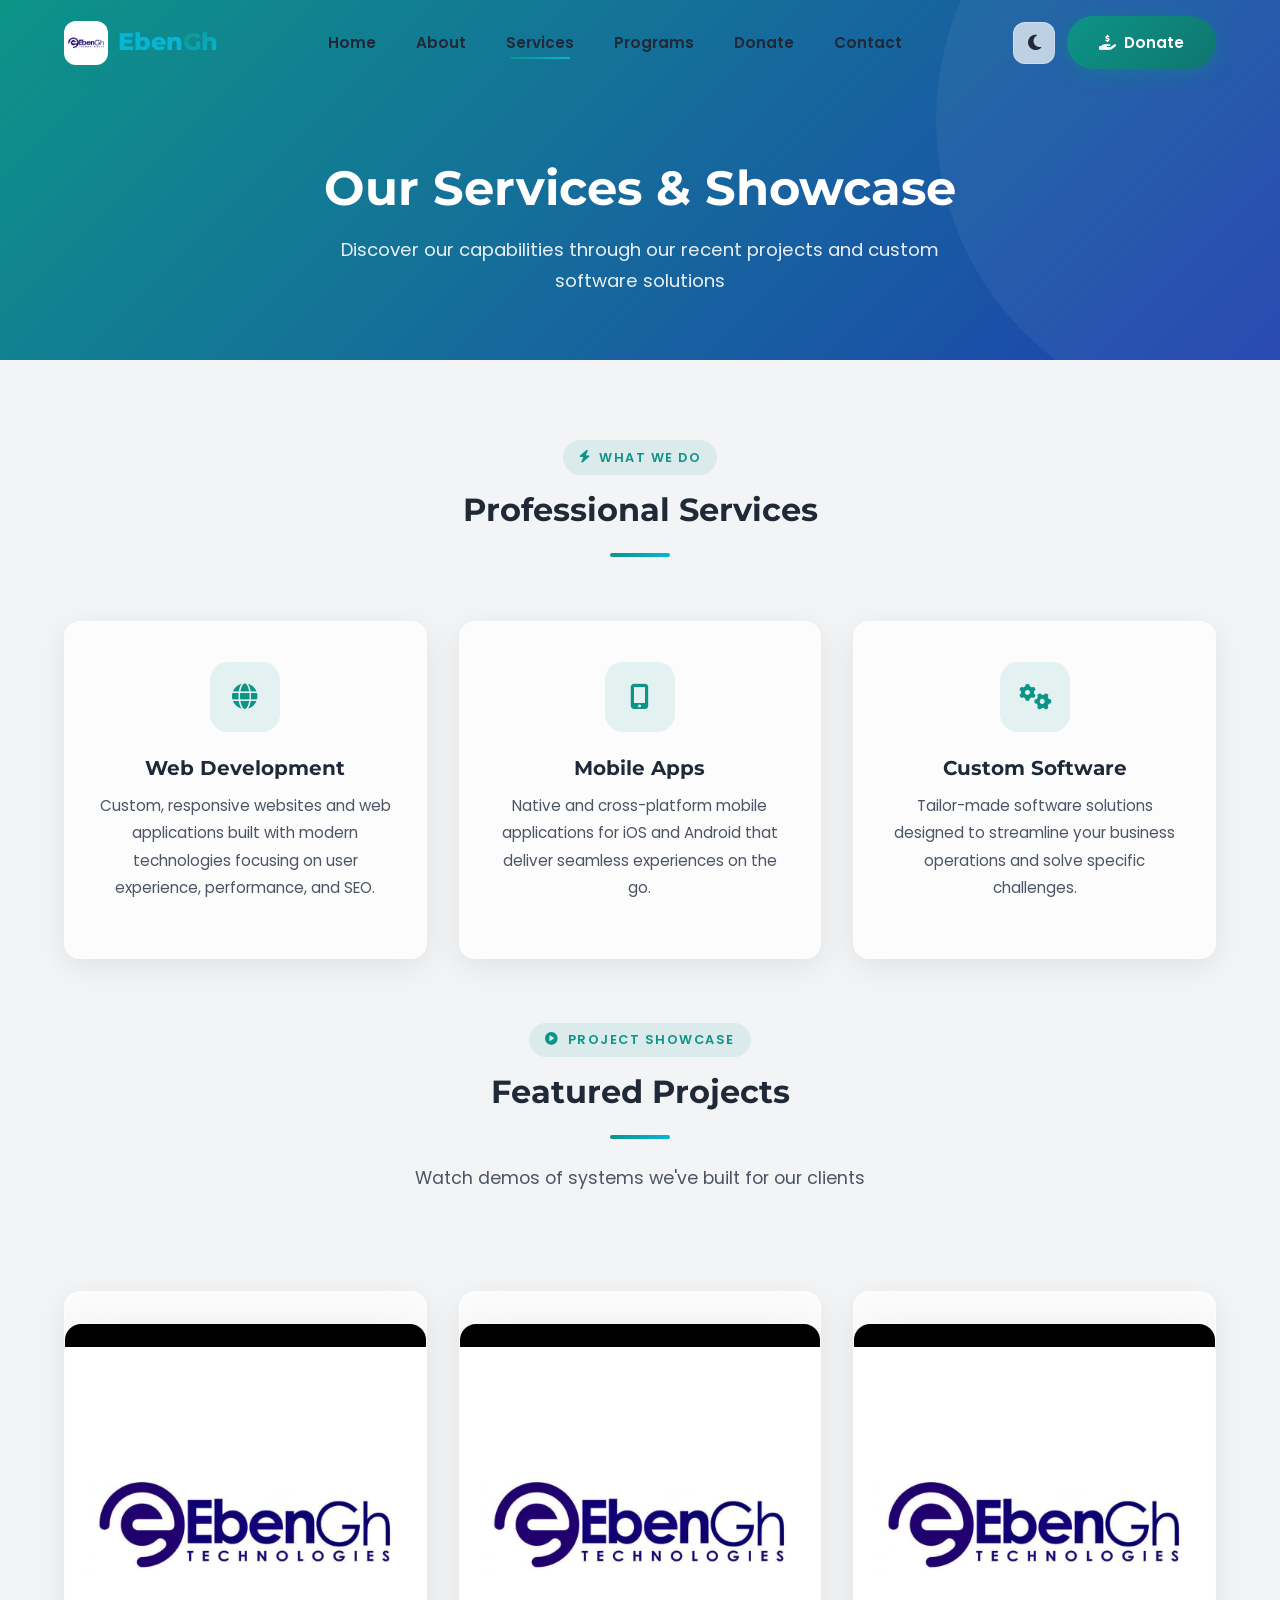
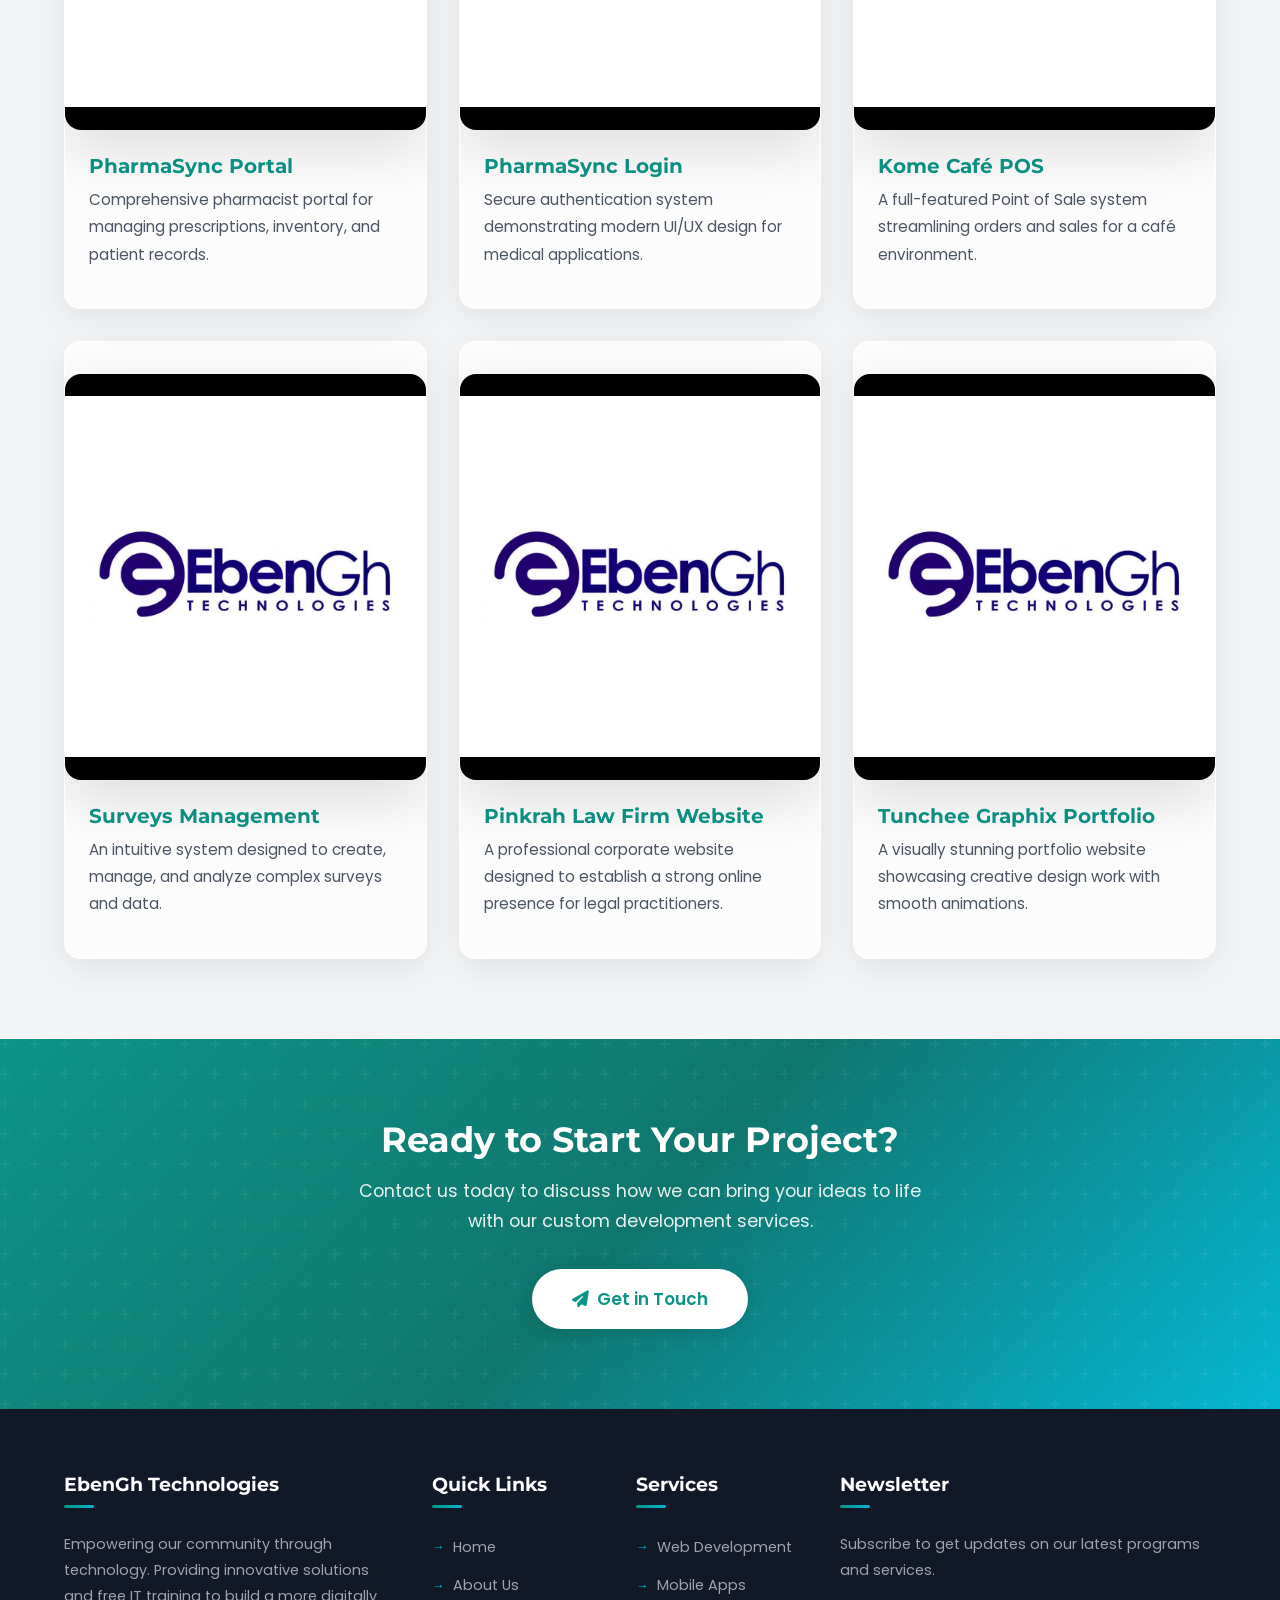
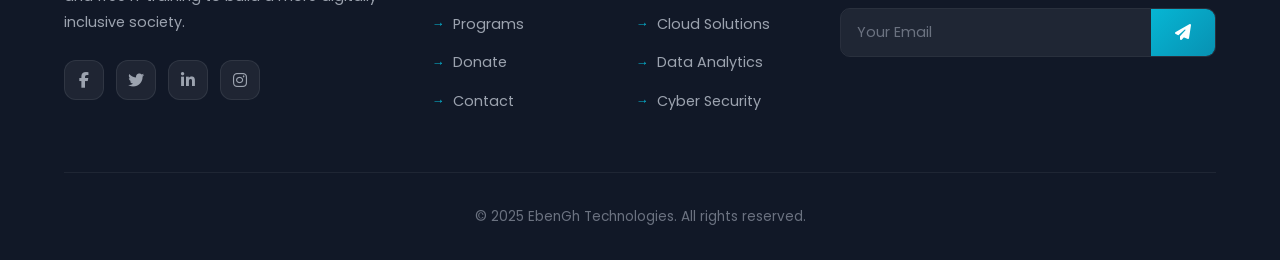
==== services.html @ c537a067 "Modernized UI, dual-layer hero, video fixes" ====
<!DOCTYPE html>
<html lang="en">

<head>
    <meta charset="UTF-8">
    <meta name="viewport" content="width=device-width, initial-scale=1.0">
    <title>Services & Showcases | EbenGh Technologies</title>
    <meta name="description"
        content="Explore EbenGh Technologies' services and project showcases including web development, mobile apps, and custom software solutions.">
    <link rel="stylesheet" href="https://cdnjs.cloudflare.com/ajax/libs/font-awesome/6.4.0/css/all.min.css">
    <link
        href="https://fonts.googleapis.com/css2?family=Montserrat:wght@400;500;600;700;800;900&family=Poppins:wght@300;400;500;600;700&display=swap"
        rel="stylesheet">
    <link rel="stylesheet" href="style.css">
    <style>
        .video-grid {
            display: grid;
            grid-template-columns: repeat(auto-fit, minmax(320px, 1fr));
            gap: 2rem;
            margin-top: 3rem;
        }

        .video-card {
            background: var(--card-bg);
            border: 1px solid var(--glass-border);
            border-radius: var(--radius);
            overflow: hidden;
            box-shadow: var(--shadow);
            transition: var(--transition);
        }

        .video-card:hover {
            transform: translateY(-5px);
            box-shadow: var(--shadow-lg);
        }

        .video-card .video-wrapper {
            aspect-ratio: 16/9;
            width: 100%;
            background: #000;
        }

        .video-card video {
            width: 100%;
            height: 100%;
            object-fit: contain;
        }

        .video-card-content {
            padding: 1.5rem;
        }

        .video-card h3 {
            color: var(--primary);
            margin-bottom: 0.5rem;
            font-size: 1.25rem;
        }

        .video-card p {
            color: var(--text-light);
            font-size: 0.95rem;
        }
    </style>
</head>

<body>

    <!-- Header & Navigation -->
    <header id="header">
        <div class="container">
            <nav>
                <a href="index.html" class="logo">
                    <div class="logo-icon"><img src="Images/logo.jpeg" alt="EbenGh Logo"></div>
                    <span class="logo-text">Eben<span class="logo-accent">Gh</span></span>
                </a>
                <ul class="nav-links" id="navLinks">
                    <li><a href="index.html">Home</a></li>
                    <li><a href="about.html">About</a></li>
                    <li><a href="services.html" class="active">Services</a></li>
                    <li><a href="programs.html">Programs</a></li>
                    <li><a href="donate.html">Donate</a></li>
                    <li><a href="contact.html">Contact</a></li>
                </ul>
                <div class="nav-actions">
                    <button class="theme-toggle" id="themeToggle" aria-label="Toggle theme">
                        <i class="fas fa-moon"></i>
                    </button>
                    <a href="donate.html" class="btn btn-primary nav-cta">
                        <i class="fas fa-hand-holding-dollar"></i> Donate
                    </a>
                    <div class="menu-toggle" id="menuToggle">
                        <i class="fas fa-bars"></i>
                    </div>
                </div>
            </nav>
        </div>
    </header>
    <div class="nav-overlay" id="navOverlay"></div>

    <!-- Page Header -->
    <section class="page-header">
        <div class="container">
            <h1>Our Services & Showcase</h1>
            <p>Discover our capabilities through our recent projects and custom software solutions</p>
        </div>
    </section>

    <!-- Services Overview -->
    <section class="page-section">
        <div class="container">
            <div class="section-title">
                <div class="section-badge"><i class="fas fa-bolt"></i> What We Do</div>
                <h2>Professional Services</h2>
                <div class="underline"></div>
            </div>
            <div class="services-grid" style="margin-bottom: 4rem;">
                <div class="service-card animate-on-scroll">
                    <div class="service-icon"><i class="fas fa-globe"></i></div>
                    <h3>Web Development</h3>
                    <p>Custom, responsive websites and web applications built with modern technologies focusing on user
                        experience, performance, and SEO.</p>
                </div>
                <div class="service-card animate-on-scroll">
                    <div class="service-icon"><i class="fas fa-mobile-alt"></i></div>
                    <h3>Mobile Apps</h3>
                    <p>Native and cross-platform mobile applications for iOS and Android that deliver seamless
                        experiences on the go.</p>
                </div>
                <div class="service-card animate-on-scroll">
                    <div class="service-icon"><i class="fas fa-cogs"></i></div>
                    <h3>Custom Software</h3>
                    <p>Tailor-made software solutions designed to streamline your business operations and solve specific
                        challenges.
                    </p>
                </div>
            </div>

            <!-- Video Showcases -->
            <div class="section-title">
                <div class="section-badge"><i class="fas fa-play-circle"></i> Project Showcase</div>
                <h2>Featured Projects</h2>
                <div class="underline"></div>
                <p>Watch demos of systems we've built for our clients</p>
            </div>

            <div class="video-grid">
                <!-- PharmaSync Portal -->
                <div class="video-card animate-on-scroll">
                    <div class="video-wrapper">
                        <video autoplay loop muted playsinline preload="metadata" poster="Images/logo.jpeg">
                            <source
                                src="https://drive.google.com/uc?export=download&id=1FwYQYpXSfGVoK0iGbqYUlKFtH4WaIaVc"
                                type="video/mp4">
                            Your browser does not support the video tag.
                        </video>
                    </div>
                    <div class="video-card-content">
                        <h3>PharmaSync Portal</h3>
                        <p>Comprehensive pharmacist portal for managing prescriptions, inventory, and patient records.
                        </p>
                    </div>
                </div>

                <!-- PharmaSync Login -->
                <div class="video-card animate-on-scroll">
                    <div class="video-wrapper">
                        <video autoplay loop muted playsinline preload="metadata" poster="Images/logo.jpeg">
                            <source
                                src="https://drive.google.com/uc?export=download&id=1HbdGSNqZmK6wOA_cDct3dcG2rjS5XUQE"
                                type="video/mp4">
                            Your browser does not support the video tag.
                        </video>
                    </div>
                    <div class="video-card-content">
                        <h3>PharmaSync Login</h3>
                        <p>Secure authentication system demonstrating modern UI/UX design for medical applications.</p>
                    </div>
                </div>

                <!-- Kome Cafe POS -->
                <div class="video-card animate-on-scroll">
                    <div class="video-wrapper">
                        <video autoplay loop muted playsinline preload="metadata" poster="Images/logo.jpeg">
                            <source
                                src="https://drive.google.com/uc?export=download&id=18tUmDXPwrnBvRqotuh52Nv1QxgKpjSbT"
                                type="video/mp4">
                            Your browser does not support the video tag.
                        </video>
                    </div>
                    <div class="video-card-content">
                        <h3>Kome Café POS</h3>
                        <p>A full-featured Point of Sale system streamlining orders and sales for a café environment.
                        </p>
                    </div>
                </div>

                <!-- Surveys Management -->
                <div class="video-card animate-on-scroll">
                    <div class="video-wrapper">
                        <video autoplay loop muted playsinline preload="metadata" poster="Images/logo.jpeg">
                            <source
                                src="https://drive.google.com/uc?export=download&id=1k-40z0jSyrsh3vOXsQNE_Lg77_qGG5Vg"
                                type="video/mp4">
                            Your browser does not support the video tag.
                        </video>
                    </div>
                    <div class="video-card-content">
                        <h3>Surveys Management</h3>
                        <p>An intuitive system designed to create, manage, and analyze complex surveys and data.</p>
                    </div>
                </div>

                <!-- Pinkrah Law Firm -->
                <div class="video-card animate-on-scroll">
                    <div class="video-wrapper">
                        <video autoplay loop muted playsinline preload="metadata" poster="Images/logo.jpeg">
                            <source
                                src="https://drive.google.com/uc?export=download&id=13jlIlmigZf8gj9IA_GGEUE0pGl-Y4MBj"
                                type="video/mp4">
                            Your browser does not support the video tag.
                        </video>
                    </div>
                    <div class="video-card-content">
                        <h3>Pinkrah Law Firm Website</h3>
                        <p>A professional corporate website designed to establish a strong online presence for legal
                            practitioners.
                        </p>
                    </div>
                </div>

                <!-- Tunchee Graphix -->
                <div class="video-card animate-on-scroll">
                    <div class="video-wrapper">
                        <video autoplay loop muted playsinline preload="metadata" poster="Images/logo.jpeg">
                            <source
                                src="https://drive.google.com/uc?export=download&id=1TZ9wTi0IBXYzGkids1tPSSpIG_D9hxRc"
                                type="video/mp4">
                            Your browser does not support the video tag.
                        </video>
                    </div>
                    <div class="video-card-content">
                        <h3>Tunchee Graphix Portfolio</h3>
                        <p>A visually stunning portfolio website showcasing creative design work with smooth animations.
                        </p>
                    </div>
                </div>

            </div>
        </div>
    </section>

    <!-- CTA -->
    <section class="impact">
        <div class="container" style="text-align:center;position:relative;z-index:2;">
            <h2 style="color:white;font-size:2.2rem;margin-bottom:1rem;">Ready to Start Your Project?</h2>
            <p style="color:rgba(255,255,255,0.9);max-width:600px;margin:0 auto 2rem;font-size:1.1rem;">Contact us today
                to discuss how we can bring your ideas to life with our custom development services.</p>
            <a href="contact.html" class="btn btn-white btn-lg"><i class="fas fa-paper-plane"></i> Get in Touch</a>
        </div>
    </section>

    <!-- Footer -->
    <footer>
        <div class="container">
            <div class="footer-content">
                <div class="footer-column">
                    <h3>EbenGh Technologies</h3>
                    <p>Empowering our community through technology. Providing innovative solutions and free IT training
                        to build a more digitally inclusive society.</p>
                    <div class="social-links">
                        <a href="#" aria-label="Facebook"><i class="fab fa-facebook-f"></i></a>
                        <a href="#" aria-label="Twitter"><i class="fab fa-twitter"></i></a>
                        <a href="#" aria-label="LinkedIn"><i class="fab fa-linkedin-in"></i></a>
                        <a href="#" aria-label="Instagram"><i class="fab fa-instagram"></i></a>
                    </div>
                </div>
                <div class="footer-column">
                    <h3>Quick Links</h3>
                    <ul class="footer-links">
                        <li><a href="index.html">Home</a></li>
                        <li><a href="about.html">About Us</a></li>
                        <li><a href="programs.html">Programs</a></li>
                        <li><a href="donate.html">Donate</a></li>
                        <li><a href="contact.html">Contact</a></li>
                    </ul>
                </div>
                <div class="footer-column">
                    <h3>Services</h3>
                    <ul class="footer-links">
                        <li><a href="services.html">Web Development</a></li>
                        <li><a href="services.html">Mobile Apps</a></li>
                        <li><a href="services.html">Cloud Solutions</a></li>
                        <li><a href="services.html">Data Analytics</a></li>
                        <li><a href="services.html">Cyber Security</a></li>
                    </ul>
                </div>
                <div class="footer-column">
                    <h3>Newsletter</h3>
                    <p>Subscribe to get updates on our latest programs and services.</p>
                    <form class="footer-newsletter" id="newsletterForm">
                        <input type="email" placeholder="Your Email" required>
                        <button type="submit"><i class="fas fa-paper-plane"></i></button>
                    </form>
                </div>
            </div>
            <div class="copyright">
                <p>&copy; 2025 EbenGh Technologies. All rights reserved.</p>
            </div>
        </div>
    </footer>

    <a href="#" class="back-to-top" id="backToTop"><i class="fas fa-arrow-up"></i></a>
    <script src="script.js"></script>
    <script>
        // Force autoplay on all showcase videos and handle errors
        document.addEventListener('DOMContentLoaded', () => {
            const showcaseVideos = document.querySelectorAll('.video-card-content').forEach(card => {
                // Ensure card exists and we traverse to previous sibling (wrapper) then video
                let contentSib = card.previousElementSibling;
                if (contentSib && contentSib.querySelector('video')) {
                    const vid = contentSib.querySelector('video');
                    if (vid) {
                        vid.playbackRate = 1.5; // Speed up video
                        let playPromise = vid.play();

                        // In browsers that don't yet support this promise, or if it fails
                        if (playPromise !== undefined) {
                            playPromise.catch(error => {
                                // Auto-play was prevented.
                                console.log("Autoplay prevented on a video, ensuring controls are visible. Error:", error);
                                vid.controls = true; // Make sure controls are visible if not already
                            });
                        }
                    }
                }
            });

            // Alternative direct query to ensure all videos inside video-wrapper try to play
            document.querySelectorAll('.video-wrapper video').forEach(vid => {
                vid.playbackRate = 1.5; // Speed up video
                let playPromise = vid.play();
                if (playPromise !== undefined) {
                    playPromise.catch(error => console.log("Direct play attempt blocked:", error));
                }
            });
        });
    </script>
</body>

</html>
---- style.css ----
/* ============================================
   EbenGh Technologies — Modern Redesign
   ============================================ */


/* --- CSS Custom Properties --- */

:root {
    --primary: #0d9488;
    --primary-rgb: 13, 148, 136;
    --secondary: #0f766e;
    --accent: #06b6d4;
    --accent-dark: #0891b2;
    --accent-rgb: 6, 182, 212;
    --dark: #1f2937;
    --darker: #111827;
    --light: #f3f4f6;
    --lighter: #f9fafb;
    --text: #1f2937;
    --text-light: #4b5563;
    --card-bg: rgba(255, 255, 255, 0.7);
    --glass-bg: rgba(255, 255, 255, 0.65);
    --glass-border: rgba(255, 255, 255, 0.3);
    --shadow: 0 8px 32px rgba(0, 0, 0, 0.08);
    --shadow-lg: 0 20px 60px rgba(0, 0, 0, 0.12);
    --transition: all 0.35s cubic-bezier(0.4, 0, 0.2, 1);
    --radius: 16px;
    --radius-sm: 10px;
}

[data-theme="dark"] {
    --primary: #2dd4bf;
    --primary-rgb: 45, 212, 191;
    --secondary: #5eead4;
    --accent: #22d3ee;
    --accent-dark: #06b6d4;
    --dark: #f3f4f6;
    --darker: #f9fafb;
    --light: #1f2937;
    --lighter: #111827;
    --text: #f9fafb;
    --text-light: #d1d5db;
    --card-bg: rgba(31, 41, 55, 0.7);
    --glass-bg: rgba(17, 24, 39, 0.75);
    --glass-border: rgba(255, 255, 255, 0.08);
    --shadow: 0 8px 32px rgba(0, 0, 0, 0.3);
    --shadow-lg: 0 20px 60px rgba(0, 0, 0, 0.4);
}


/* --- Reset & Base --- */

*,
*::before,
*::after {
    margin: 0;
    padding: 0;
    box-sizing: border-box;
}

html {
    scroll-behavior: smooth;
}

body {
    font-family: 'Poppins', sans-serif;
    color: var(--text);
    line-height: 1.7;
    overflow-x: hidden;
    background-color: var(--lighter);
    transition: background-color 0.4s ease, color 0.4s ease;
}

h1,
h2,
h3,
h4,
h5,
h6 {
    font-family: 'Montserrat', sans-serif;
    font-weight: 700;
    line-height: 1.2;
    color: var(--text);
}

a {
    text-decoration: none;
    color: inherit;
}

img {
    max-width: 100%;
    display: block;
}

.container {
    width: 90%;
    max-width: 1200px;
    margin: 0 auto;
}


/* --- Utility --- */

.section-badge {
    display: inline-flex;
    align-items: center;
    gap: 0.5rem;
    padding: 0.4rem 1rem;
    border-radius: 50px;
    font-size: 0.8rem;
    font-weight: 600;
    text-transform: uppercase;
    letter-spacing: 1.5px;
    background: rgba(var(--primary-rgb), 0.1);
    color: var(--primary);
    margin-bottom: 1rem;
}

.section-title {
    text-align: center;
    margin-bottom: 4rem;
}

.section-title h2 {
    font-size: 2.5rem;
    margin-bottom: 1rem;
    position: relative;
}

.section-title p {
    color: var(--text-light);
    font-size: 1.1rem;
    max-width: 600px;
    margin: 0 auto;
}

.section-title .underline {
    width: 60px;
    height: 4px;
    background: linear-gradient(90deg, var(--primary), var(--accent));
    border-radius: 2px;
    margin: 0 auto 1.5rem;
}


/* --- Buttons --- */

.btn {
    display: inline-flex;
    align-items: center;
    gap: 0.5rem;
    padding: 0.85rem 2rem;
    border-radius: 50px;
    font-weight: 600;
    font-size: 0.95rem;
    font-family: 'Poppins', sans-serif;
    cursor: pointer;
    border: none;
    transition: var(--transition);
    position: relative;
    overflow: hidden;
}

.btn-primary {
    background: linear-gradient(135deg, var(--primary) 0%, var(--secondary) 100%);
    color: white;
    box-shadow: 0 4px 20px rgba(var(--primary-rgb), 0.35);
}

.btn-primary:hover {
    transform: translateY(-3px);
    box-shadow: 0 8px 30px rgba(var(--primary-rgb), 0.45);
}

.btn-outline {
    background: transparent;
    color: var(--primary);
    border: 2px solid var(--primary);
}

.btn-outline:hover {
    background: var(--primary);
    color: white;
    transform: translateY(-3px);
}

.btn-accent {
    background: linear-gradient(135deg, var(--accent) 0%, var(--accent-dark) 100%);
    color: white;
    box-shadow: 0 4px 20px rgba(var(--accent-rgb), 0.35);
}

.btn-accent:hover {
    transform: translateY(-3px);
    box-shadow: 0 8px 30px rgba(var(--accent-rgb), 0.45);
}

.btn-white {
    background: white;
    color: var(--primary);
    box-shadow: 0 4px 20px rgba(0, 0, 0, 0.1);
}

.btn-white:hover {
    transform: translateY(-3px);
    box-shadow: 0 8px 30px rgba(0, 0, 0, 0.15);
}

.btn-lg {
    padding: 1rem 2.5rem;
    font-size: 1.05rem;
}


/* ============================================
   HEADER & NAVIGATION
   ============================================ */

header {
    position: fixed;
    top: 0;
    left: 0;
    width: 100%;
    z-index: 1000;
    transition: var(--transition);
    padding: 1rem 0;
}

header.scrolled {
    background: var(--glass-bg);
    backdrop-filter: blur(20px);
    -webkit-backdrop-filter: blur(20px);
    border-bottom: 1px solid var(--glass-border);
    box-shadow: 0 4px 30px rgba(0, 0, 0, 0.08);
    padding: 0.6rem 0;
}

nav {
    display: flex;
    justify-content: space-between;
    align-items: center;
}

.logo {
    font-size: 1.6rem;
    font-weight: 800;
    font-family: 'Montserrat', sans-serif;
    color: var(--text);
    display: flex;
    align-items: center;
    gap: 0.6rem;
}

.logo-icon {
    width: 44px;
    height: 44px;
    border-radius: 12px;
    overflow: hidden;
    display: flex;
    align-items: center;
    justify-content: center;
    box-shadow: 0 4px 15px rgba(var(--primary-rgb), 0.35);
    transition: var(--transition);
}

.logo-icon img {
    width: 100%;
    height: 100%;
    object-fit: contain;
}

.logo:hover .logo-icon {
    transform: rotate(10deg) scale(1.05);
}

.logo-text {
    font-size: 1.5rem;
    font-weight: 800;
    color: var(--text);
}

.logo-accent {
    background: linear-gradient(135deg, var(--primary), var(--accent));
    -webkit-background-clip: text;
    -webkit-text-fill-color: transparent;
    background-clip: text;
}

.logo span {
    color: var(--accent);
}

.nav-links {
    display: flex;
    list-style: none;
    align-items: center;
    gap: 0.5rem;
}

.nav-links a {
    padding: 0.5rem 1rem;
    font-weight: 600;
    font-size: 0.95rem;
    color: var(--text);
    border-radius: 8px;
    transition: var(--transition);
    position: relative;
}

.nav-links a::after {
    content: '';
    position: absolute;
    bottom: 2px;
    left: 50%;
    transform: translateX(-50%);
    width: 0;
    height: 2px;
    background: linear-gradient(90deg, var(--primary), var(--accent));
    border-radius: 2px;
    transition: width 0.3s ease;
}

.nav-links a:hover::after,
.nav-links a.active::after {
    width: 60%;
}

.nav-links a:hover {
    color: var(--primary);
}

.nav-actions {
    display: flex;
    align-items: center;
    gap: 0.75rem;
}

.theme-toggle {
    width: 42px;
    height: 42px;
    border-radius: 12px;
    border: 1px solid var(--glass-border);
    background: var(--card-bg);
    backdrop-filter: blur(10px);
    display: flex;
    align-items: center;
    justify-content: center;
    cursor: pointer;
    font-size: 1.1rem;
    color: var(--text);
    transition: var(--transition);
}

.theme-toggle:hover {
    background: var(--primary);
    color: white;
    border-color: var(--primary);
    transform: rotate(20deg);
}

.nav-cta {
    display: inline-flex;
}

.menu-toggle {
    display: none;
    width: 42px;
    height: 42px;
    border-radius: 12px;
    border: 1px solid var(--glass-border);
    background: var(--card-bg);
    align-items: center;
    justify-content: center;
    cursor: pointer;
    font-size: 1.2rem;
    color: var(--text);
    transition: var(--transition);
}


/* Mobile overlay */

.nav-overlay {
    display: none;
    position: fixed;
    top: 0;
    left: 0;
    width: 100%;
    height: 100%;
    background: rgba(0, 0, 0, 0.5);
    z-index: 998;
    opacity: 0;
    transition: opacity 0.3s ease;
}

.nav-overlay.active {
    display: block;
    opacity: 1;
}


/* ============================================
   HERO SECTION - Modern Scroll-Reveal Style
   ============================================ */

.hero {
    position: relative;
    height: 100vh;
    min-height: 780px;
    overflow: hidden;
}

.hero-layer {
    position: absolute;
    inset: 0;
    display: flex;
    align-items: center;
}

.hero-layer-1 {
    z-index: 3;
}

.hero-layer-2 {
    z-index: 2;
    opacity: 0;
}

/* starts hidden */

.hero-video-bg {
    position: absolute;
    inset: 0;
    width: 100%;
    height: 100%;
    overflow: hidden;
    z-index: 1;
}

/* CSS trick to make iframe act like object-fit: cover */
.hero-video-bg iframe {
    position: absolute;
    top: 50%;
    left: 50%;
    width: 100vw;
    height: 56.25vw;
    /* 16:9 */
    min-height: 100vh;
    min-width: 177.77vh;
    transform: translate(-50%, -50%);
    pointer-events: none;
}

.hero-video-overlay {
    position: absolute;
    inset: 0;
    background: rgba(15, 23, 42, 0.65);
    /* dark tint for text readability */
    z-index: 2;
}

/* Make Layer 1 Light */
.layer-1-bg {
    background: linear-gradient(135deg, #f8fafc, #f1f5f9, #e2e8f0);
    opacity: 0.98;
    position: absolute;
    inset: 0;
    z-index: 1;
}

.layer-1-text .hero-title,
.layer-1-text .hero-subtitle {
    color: var(--darker);
}

.layer-1-text .hero-title .gradient-text {
    background: linear-gradient(135deg, var(--primary), var(--accent-dark));
    -webkit-background-clip: text;
    -webkit-text-fill-color: transparent;
    background-clip: text;
}

.hero-content {
    position: relative;
    z-index: 3;
    width: 100%;
}

.layer-1-text {
    padding-top: 80px;
    /* Push below fixed header */
}

.layer-2-content {
    text-align: center;
    max-width: 920px;
    margin: 0 auto;
    padding-top: 80px;
    /* Push below fixed header */
}

.layer-2-title {
    font-size: clamp(4.8rem, 11vw, 8.5rem);
    color: #ffffff;
    text-shadow: 0 4px 15px rgba(0, 0, 0, 0.5);
}

.layer-2-subtitle {
    font-size: clamp(1.45rem, 3.5vw, 1.8rem);
    max-width: 760px;
    margin: 0 auto 3.5rem;
    color: #f8fafc;
    text-shadow: 0 2px 8px rgba(0, 0, 0, 0.5);
}

.hero-grid {
    display: grid;
    grid-template-columns: 5fr 7fr;
    /* asymmetric – image smaller */
    gap: 6rem;
    align-items: center;
}

.hero-image-wrapper {
    position: relative;
}

.hero-main-img {
    width: 100%;
    height: auto;
    max-height: 78vh;
    border-radius: 28px;
    box-shadow: 0 30px 70px rgba(0, 0, 0, 0.45);
    object-fit: cover;
    aspect-ratio: 4 / 5;
    transform: translateY(20px);
    /* slight offset for visual interest */
}

.hero-image-accent {
    position: absolute;
    inset: -20px;
    border: 5px solid rgba(var(--accent-rgb), 0.28);
    border-radius: 36px;
    z-index: 1;
    transform: rotate(-5deg);
    pointer-events: none;
}

.hero-text-block {
    color: white;
}

.hero-title {
    font-size: clamp(4rem, 9vw, 7.2rem);
    font-weight: 900;
    line-height: 1.02;
    margin-bottom: 1.6rem;
    letter-spacing: -1.5px;
}

.hero-title .gradient-text {
    background: linear-gradient(135deg, var(--primary), var(--accent));
    -webkit-background-clip: text;
    -webkit-text-fill-color: transparent;
    background-clip: text;
}

.hero-subtitle {
    font-size: clamp(1.3rem, 3vw, 1.55rem);
    line-height: 1.6;
    max-width: 580px;
    opacity: 0.93;
    margin-bottom: 3rem;
}

.hero-cta-group {
    display: flex;
    gap: 1.6rem;
    flex-wrap: wrap;
}

.btn-xl {
    padding: 1.15rem 2.6rem;
    font-size: 1.22rem;
    font-weight: 600;
    border-radius: 50px;
}

/* Scroll hint (bottom center) */
.scroll-hint {
    position: absolute;
    bottom: 3rem;
    left: 50%;
    transform: translateX(-50%);
    text-align: center;
    color: rgba(255, 255, 255, 0.7);
    font-size: 0.95rem;
    z-index: 4;
    pointer-events: none;
}

.scroll-hint .mouse {
    width: 28px;
    height: 44px;
    border: 2px solid rgba(255, 255, 255, 0.6);
    border-radius: 20px;
    margin: 0 auto 0.8rem;
    position: relative;
    overflow: hidden;
}

.scroll-hint .wheel {
    width: 4px;
    height: 10px;
    background: var(--accent);
    border-radius: 2px;
    position: absolute;
    left: 50%;
    top: 8px;
    transform: translateX(-50%);
    animation: scroll-wheel 2s infinite;
}

/* Responsive */
@media (max-width: 1100px) {
    .hero-grid {
        gap: 4rem;
    }
}

@media (max-width: 992px) {
    .hero {
        height: auto;
        min-height: 100vh;
        padding: 140px 0 100px;
    }

    .hero-grid {
        grid-template-columns: 1fr;
        text-align: center;
        gap: 5rem;
    }

    .hero-image-wrapper {
        max-width: 520px;
        margin: 0 auto;
    }

    .hero-title {
        font-size: clamp(3.4rem, 8.5vw, 5.8rem);
    }

    .hero-cta-group {
        justify-content: center;
    }
}

@media (max-width: 576px) {
    .hero-title {
        font-size: 2.8rem;
        letter-spacing: -1px;
    }

    .hero-subtitle {
        font-size: 1.25rem;
    }

    .hero-cta-group {
        flex-direction: column;
        gap: 1.3rem;
    }

    .btn-xl {
        width: 100%;
        justify-content: center;
    }
}


/* ============================================
   VISION & MISSION SECTION
   ============================================ */

.vision-mission {
    padding: 6rem 0;
    background: var(--light);
}

.vm-grid {
    display: grid;
    grid-template-columns: 1fr 1fr;
    gap: 2.5rem;
}

.vm-card {
    padding: 2.5rem;
    border-radius: var(--radius);
    background: var(--card-bg);
    backdrop-filter: blur(10px);
    border: 1px solid var(--glass-border);
    box-shadow: var(--shadow);
    transition: var(--transition);
    position: relative;
    overflow: hidden;
}

.vm-card::before {
    content: '';
    position: absolute;
    top: 0;
    left: 0;
    width: 4px;
    height: 0;
    transition: height 0.5s ease;
}

.vm-card:hover::before {
    height: 100%;
}

.vm-card.vision::before {
    background: linear-gradient(to bottom, var(--primary), var(--secondary));
}

.vm-card.mission::before {
    background: linear-gradient(to bottom, var(--accent), var(--accent-dark));
}

.vm-card:hover {
    transform: translateY(-5px);
    box-shadow: var(--shadow-lg);
}

.vm-icon {
    width: 60px;
    height: 60px;
    border-radius: 16px;
    display: flex;
    align-items: center;
    justify-content: center;
    font-size: 1.5rem;
    color: white;
    margin-bottom: 1.5rem;
}

.vm-icon.blue {
    background: linear-gradient(135deg, var(--primary), var(--secondary));
}

.vm-icon.green {
    background: linear-gradient(135deg, var(--accent), var(--accent-dark));
}

.vm-card h3 {
    font-size: 1.5rem;
    margin-bottom: 1rem;
}

.vm-card p {
    color: var(--text-light);
    line-height: 1.8;
}


/* ============================================
   SERVICES SECTION
   ============================================ */

.services {
    padding: 6rem 0;
    background: var(--lighter);
}

.services-grid {
    display: grid;
    grid-template-columns: repeat(auto-fit, minmax(300px, 1fr));
    gap: 2rem;
}

.service-card {
    padding: 2.5rem 2rem;
    border-radius: var(--radius);
    background: var(--card-bg);
    backdrop-filter: blur(10px);
    border: 1px solid var(--glass-border);
    box-shadow: var(--shadow);
    text-align: center;
    transition: var(--transition);
    position: relative;
    overflow: hidden;
}

.service-card::after {
    content: '';
    position: absolute;
    bottom: 0;
    left: 0;
    width: 100%;
    height: 3px;
    background: linear-gradient(90deg, var(--primary), var(--accent));
    transform: scaleX(0);
    transition: transform 0.4s ease;
}

.service-card:hover::after {
    transform: scaleX(1);
}

.service-card:hover {
    transform: translateY(-8px);
    box-shadow: var(--shadow-lg);
}

.service-icon {
    width: 70px;
    height: 70px;
    margin: 0 auto 1.5rem;
    border-radius: 18px;
    display: flex;
    align-items: center;
    justify-content: center;
    font-size: 1.6rem;
    background: rgba(var(--primary-rgb), 0.1);
    color: var(--primary);
    transition: var(--transition);
}

.service-card:hover .service-icon {
    background: linear-gradient(135deg, var(--primary), var(--secondary));
    color: white;
    transform: scale(1.1) rotate(5deg);
}

.service-card h3 {
    font-size: 1.25rem;
    margin-bottom: 0.75rem;
}

.service-card p {
    color: var(--text-light);
    font-size: 0.95rem;
}

/* ============================================
   VIDEO SHOWCASE SECTION (services.html)
   ============================================ */

.video-grid {
    display: grid;
    grid-template-columns: repeat(auto-fit, minmax(350px, 1fr));
    gap: 2.5rem;
    padding-top: 2rem;
}

.video-card {
    background: var(--card-bg);
    border-radius: var(--radius);
    overflow: hidden;
    box-shadow: var(--shadow);
    border: 1px solid var(--glass-border);
    transition: var(--transition);
    display: flex;
    flex-direction: column;
}

.video-card:hover {
    transform: translateY(-8px);
    box-shadow: var(--shadow-lg);
}

.video-wrapper {
    position: relative;
    width: 100%;
    padding-top: 56.25%;
    /* 16:9 Aspect Ratio */
    background: #000;
    overflow: hidden;
}

.video-wrapper video,
.video-wrapper iframe {
    position: absolute;
    top: 0;
    left: 0;
    width: 100%;
    height: 100%;
    object-fit: cover;
}

.video-card-content {
    padding: 1.5rem;
    flex-grow: 1;
    display: flex;
    flex-direction: column;
}

.video-card-content h3 {
    font-size: 1.25rem;
    margin-bottom: 0.75rem;
    color: var(--text-dark);
}

.video-card-content p {
    color: var(--text-light);
    font-size: 0.95rem;
    line-height: 1.6;
}

/* Responsive adjustment for video grid */
@media (max-width: 768px) {
    .video-grid {
        grid-template-columns: 1fr;
    }
}


/* ============================================
   IMPACT / STATS SECTION
   ============================================ */

.impact {
    padding: 5rem 0;
    background: linear-gradient(135deg, var(--primary) 0%, var(--secondary) 50%, var(--accent) 100%);
    position: relative;
    overflow: hidden;
}

.impact::before {
    content: '';
    position: absolute;
    top: 0;
    left: 0;
    width: 100%;
    height: 100%;
    background: url("data:image/svg+xml,%3Csvg width='60' height='60' viewBox='0 0 60 60' xmlns='http://www.w3.org/2000/svg'%3E%3Cg fill='none' fill-rule='evenodd'%3E%3Cg fill='%23ffffff' fill-opacity='0.05'%3E%3Cpath d='m36 34v-4h-2v4h-4v2h4v4h2v-4h4v-2h-4zm0-30V0h-2v4h-4v2h4v4h2V6h4V4h-4zM6 34v-4H4v4H0v2h4v4h2v-4h4v-2H6zM6 4V0H4v4H0v2h4v4h2V6h4V4H6z'/%3E%3C/g%3E%3C/g%3E%3C/svg%3E");
}

.stats-grid {
    display: grid;
    grid-template-columns: repeat(4, 1fr);
    gap: 2rem;
    position: relative;
    z-index: 2;
}

.stat-card {
    text-align: center;
    color: white;
    padding: 2rem;
}

.stat-icon {
    width: 60px;
    height: 60px;
    margin: 0 auto 1rem;
    border-radius: 16px;
    background: rgba(255, 255, 255, 0.15);
    backdrop-filter: blur(10px);
    display: flex;
    align-items: center;
    justify-content: center;
    font-size: 1.5rem;
}

.stat-card h3 {
    font-size: 2.5rem;
    color: white;
    margin-bottom: 0.3rem;
    font-weight: 800;
}

.stat-card p {
    font-size: 0.95rem;
    opacity: 0.9;
}


/* ============================================
   ABOUT SECTION
   ============================================ */

.about {
    padding: 6rem 0;
    background: var(--lighter);
}

.about-content {
    display: grid;
    grid-template-columns: 1fr 1fr;
    gap: 4rem;
    align-items: center;
}

.about-text h2 {
    font-size: 2.2rem;
    margin-bottom: 1.5rem;
}

.about-text p {
    color: var(--text-light);
    margin-bottom: 1.2rem;
    line-height: 1.8;
}

.about-features {
    display: grid;
    grid-template-columns: 1fr 1fr;
    gap: 1rem;
    margin: 2rem 0;
}

.about-feature {
    display: flex;
    align-items: center;
    gap: 0.75rem;
    padding: 0.75rem;
    border-radius: var(--radius-sm);
    transition: var(--transition);
}

.about-feature:hover {
    background: rgba(var(--primary-rgb), 0.05);
}

.about-feature i {
    width: 36px;
    height: 36px;
    border-radius: 10px;
    display: flex;
    align-items: center;
    justify-content: center;
    background: rgba(var(--accent-rgb), 0.12);
    color: var(--accent);
    font-size: 0.9rem;
    flex-shrink: 0;
}

.about-feature span {
    font-weight: 500;
    font-size: 0.9rem;
}

.about-image {
    position: relative;
}

.about-image img {
    border-radius: var(--radius);
    box-shadow: var(--shadow-lg);
    width: 100%;
    object-fit: cover;
}

.about-image::before {
    content: '';
    position: absolute;
    top: -15px;
    right: -15px;
    width: 100%;
    height: 100%;
    border: 3px solid var(--accent);
    border-radius: var(--radius);
    z-index: -1;
    opacity: 0.3;
    transition: var(--transition);
}

.about-image:hover::before {
    top: -10px;
    right: -10px;
    opacity: 0.5;
}


/* ============================================
   COMMUNITY EVENT SECTION
   ============================================ */

.event {
    padding: 6rem 0;
    background: linear-gradient(135deg, var(--primary) 0%, #1e40af 100%);
    color: white;
    position: relative;
    overflow: hidden;
}

.event::before {
    content: '';
    position: absolute;
    top: -50%;
    right: -25%;
    width: 600px;
    height: 600px;
    border-radius: 50%;
    background: rgba(255, 255, 255, 0.05);
}

.event-content {
    display: grid;
    grid-template-columns: 1fr 1fr;
    gap: 4rem;
    align-items: center;
    position: relative;
    z-index: 2;
}

.event-image img {
    border-radius: var(--radius);
    box-shadow: 0 20px 60px rgba(0, 0, 0, 0.3);
}

.event-text h2 {
    font-size: 2.2rem;
    margin-bottom: 1.5rem;
    color: white;
}

.event-text p {
    margin-bottom: 1.2rem;
    font-size: 1.05rem;
    opacity: 0.9;
    line-height: 1.8;
}

.event-details {
    display: flex;
    gap: 2rem;
    margin-top: 2rem;
}

.event-detail {
    display: flex;
    flex-direction: column;
    align-items: center;
    gap: 0.5rem;
    padding: 1rem 1.5rem;
    background: rgba(255, 255, 255, 0.1);
    backdrop-filter: blur(10px);
    border-radius: var(--radius-sm);
    border: 1px solid rgba(255, 255, 255, 0.15);
}

.event-detail i {
    font-size: 1.5rem;
    color: var(--accent);
}

.event-detail h4 {
    font-size: 0.9rem;
    margin-bottom: 0;
    color: white;
}


/* ============================================
   TESTIMONIALS SECTION
   ============================================ */

.testimonials {
    padding: 6rem 0;
    background: var(--light);
}

.testimonials-container {
    max-width: 800px;
    margin: 0 auto;
    overflow: hidden;
    position: relative;
}

.testimonials-slider {
    display: flex;
    transition: transform 0.6s cubic-bezier(0.4, 0, 0.2, 1);
}

.testimonial-card {
    flex: 0 0 100%;
    padding: 2.5rem;
    margin: 0 15px;
    background: var(--card-bg);
    backdrop-filter: blur(10px);
    border: 1px solid var(--glass-border);
    border-radius: var(--radius);
    box-shadow: var(--shadow);
}

.testimonial-text {
    font-style: italic;
    margin-bottom: 1.5rem;
    color: var(--text-light);
    position: relative;
    padding: 0 2rem;
    font-size: 1.05rem;
    line-height: 1.8;
}

.testimonial-text::before {
    content: '"';
    font-size: 4rem;
    color: var(--primary);
    position: absolute;
    top: -1.5rem;
    left: -0.5rem;
    opacity: 0.2;
    font-family: 'Georgia', serif;
}

.testimonial-author {
    display: flex;
    align-items: center;
    gap: 1rem;
}

.author-image {
    width: 56px;
    height: 56px;
    border-radius: 50%;
    overflow: hidden;
    border: 3px solid var(--accent);
    flex-shrink: 0;
}

.author-image img {
    width: 100%;
    height: 100%;
    object-fit: cover;
}

.author-details h4 {
    font-size: 1rem;
    margin-bottom: 0.2rem;
}

.author-details p {
    font-size: 0.85rem;
    color: var(--text-light);
}

.testimonial-nav {
    display: flex;
    justify-content: center;
    margin-top: 2rem;
    gap: 0.5rem;
}

.testimonial-dot {
    width: 10px;
    height: 10px;
    border-radius: 50%;
    background-color: var(--text-light);
    opacity: 0.3;
    cursor: pointer;
    transition: var(--transition);
}

.testimonial-dot.active {
    background: linear-gradient(135deg, var(--primary), var(--accent));
    opacity: 1;
    transform: scale(1.3);
}


/* ============================================
   DONATION SECTION
   ============================================ */

.donate {
    padding: 6rem 0;
    background: var(--lighter);
}

.donate-content {
    display: grid;
    grid-template-columns: 1fr 1fr;
    gap: 3rem;
    align-items: start;
}

.donate-info h2 {
    font-size: 2.2rem;
    margin-bottom: 1rem;
}

.donate-info>p {
    color: var(--text-light);
    line-height: 1.8;
    margin-bottom: 2rem;
}

.donate-methods {
    display: flex;
    flex-direction: column;
    gap: 1.5rem;
}

.donate-method {
    padding: 1.5rem;
    border-radius: var(--radius);
    background: var(--card-bg);
    backdrop-filter: blur(10px);
    border: 1px solid var(--glass-border);
    box-shadow: var(--shadow);
    display: flex;
    align-items: flex-start;
    gap: 1rem;
    transition: var(--transition);
}

.donate-method:hover {
    transform: translateX(5px);
    box-shadow: var(--shadow-lg);
}

.donate-method-icon {
    width: 50px;
    height: 50px;
    border-radius: 14px;
    display: flex;
    align-items: center;
    justify-content: center;
    font-size: 1.3rem;
    color: white;
    flex-shrink: 0;
}

.donate-method-icon.bank {
    background: linear-gradient(135deg, var(--primary), var(--secondary));
}

.donate-method-icon.mobile {
    background: linear-gradient(135deg, var(--accent), var(--accent-dark));
}

.donate-method-details h4 {
    font-size: 1rem;
    margin-bottom: 0.3rem;
}

.donate-method-details p {
    font-size: 0.9rem;
    color: var(--text-light);
    margin-bottom: 0.2rem;
}

.donate-method-details .account-number {
    font-family: 'Montserrat', sans-serif;
    font-weight: 700;
    font-size: 1.1rem;
    color: var(--primary);
    letter-spacing: 1px;
}

.donate-cta {
    padding: 2.5rem;
    border-radius: var(--radius);
    background: linear-gradient(135deg, rgba(var(--primary-rgb), 0.05) 0%, rgba(var(--accent-rgb), 0.05) 100%);
    border: 1px solid var(--glass-border);
    text-align: center;
}

.donate-cta h3 {
    font-size: 1.5rem;
    margin-bottom: 1rem;
}

.donate-cta p {
    color: var(--text-light);
    line-height: 1.8;
    margin-bottom: 2rem;
}

.donate-cta .heart-icon {
    font-size: 3rem;
    color: var(--accent);
    margin-bottom: 1rem;
    animation: heartbeat 1.5s infinite;
}

@keyframes heartbeat {

    0%,
    100% {
        transform: scale(1);
    }

    14% {
        transform: scale(1.15);
    }

    28% {
        transform: scale(1);
    }

    42% {
        transform: scale(1.15);
    }

    56% {
        transform: scale(1);
    }
}


/* ============================================
   CONTACT SECTION
   ============================================ */

.contact {
    padding: 6rem 0;
    background: var(--light);
}

.contact-content {
    display: grid;
    grid-template-columns: 1fr 1fr;
    gap: 3rem;
}

.contact-info h2 {
    font-size: 2rem;
    margin-bottom: 1rem;
}

.contact-info>p {
    color: var(--text-light);
    margin-bottom: 2rem;
    line-height: 1.8;
}

.contact-details {
    display: flex;
    flex-direction: column;
    gap: 1rem;
}

.contact-detail {
    display: flex;
    align-items: center;
    gap: 1rem;
    padding: 1rem;
    border-radius: var(--radius-sm);
    cursor: pointer;
    transition: var(--transition);
}

.contact-detail:hover {
    background: rgba(var(--primary-rgb), 0.05);
    transform: translateX(5px);
}

.contact-icon {
    width: 48px;
    height: 48px;
    border-radius: 14px;
    display: flex;
    align-items: center;
    justify-content: center;
    font-size: 1.1rem;
    color: white;
    background: linear-gradient(135deg, var(--primary), var(--secondary));
    flex-shrink: 0;
    transition: var(--transition);
}

.contact-detail:hover .contact-icon {
    background: linear-gradient(135deg, var(--accent), var(--accent-dark));
    transform: rotate(10deg);
}

.contact-detail h4 {
    font-size: 0.95rem;
    margin-bottom: 0.1rem;
}

.contact-detail p {
    font-size: 0.85rem;
    color: var(--text-light);
    margin-bottom: 0;
}

.contact-detail small {
    font-size: 0.75rem;
    color: var(--accent);
}

.contact-form {
    padding: 2.5rem;
    border-radius: var(--radius);
    background: var(--card-bg);
    backdrop-filter: blur(10px);
    border: 1px solid var(--glass-border);
    box-shadow: var(--shadow);
}

.form-group {
    margin-bottom: 1.5rem;
}

.form-group label {
    display: block;
    margin-bottom: 0.5rem;
    font-weight: 500;
    font-size: 0.9rem;
}

.form-group input,
.form-group textarea,
.form-group select {
    width: 100%;
    padding: 0.85rem 1.2rem;
    border: 1.5px solid var(--glass-border);
    border-radius: var(--radius-sm);
    font-family: 'Poppins', sans-serif;
    font-size: 0.95rem;
    background: var(--lighter);
    color: var(--text);
    transition: var(--transition);
    outline: none;
}

.form-group input:focus,
.form-group textarea:focus,
.form-group select:focus {
    border-color: var(--primary);
    box-shadow: 0 0 0 4px rgba(var(--primary-rgb), 0.1);
}

.form-group textarea {
    min-height: 130px;
    resize: vertical;
}

.communication-options {
    display: flex;
    gap: 0.75rem;
    margin-top: 1.5rem;
    margin-bottom: 1.5rem;
}

.comm-option {
    flex: 1;
    text-align: center;
    padding: 0.85rem 0.5rem;
    border: 2px solid var(--glass-border);
    border-radius: var(--radius-sm);
    cursor: pointer;
    transition: var(--transition);
    font-size: 0.85rem;
}

.comm-option i {
    display: block;
    font-size: 1.3rem;
    margin-bottom: 0.3rem;
}

.comm-option:hover {
    border-color: var(--primary);
    color: var(--primary);
}

.comm-option.selected {
    background: var(--primary);
    color: white;
    border-color: var(--primary);
}

.form-message {
    margin-top: 1rem;
    padding: 0.8rem 1rem;
    border-radius: var(--radius-sm);
    display: none;
    font-size: 0.9rem;
}

.form-message.success {
    background-color: rgba(var(--accent-rgb), 0.1);
    color: var(--accent-dark);
    display: block;
    border: 1px solid rgba(var(--accent-rgb), 0.2);
}

.form-message.error {
    background-color: #fee2e2;
    color: #b91c1c;
    display: block;
}


/* ============================================
   FOOTER
   ============================================ */

footer {
    background: var(--darker);
    color: white;
    padding: 4rem 0 2rem;
    transition: background-color 0.4s ease;
}

[data-theme="dark"] footer {
    background: #0a0f1a;
}

.footer-content {
    display: grid;
    grid-template-columns: 2fr 1fr 1fr 1.5fr;
    gap: 2.5rem;
    margin-bottom: 3rem;
}

.footer-column h3 {
    font-size: 1.2rem;
    margin-bottom: 1.5rem;
    color: white;
    position: relative;
    padding-bottom: 0.75rem;
}

.footer-column h3::after {
    content: '';
    position: absolute;
    bottom: 0;
    left: 0;
    width: 30px;
    height: 3px;
    background: linear-gradient(90deg, var(--primary), var(--accent));
    border-radius: 2px;
}

.footer-column>p {
    color: #9ca3af;
    line-height: 1.8;
    margin-bottom: 1.5rem;
    font-size: 0.9rem;
}

.footer-links {
    list-style: none;
}

.footer-links li {
    margin-bottom: 0.7rem;
}

.footer-links a {
    color: #9ca3af;
    font-size: 0.9rem;
    transition: var(--transition);
    display: inline-flex;
    align-items: center;
    gap: 0.5rem;
}

.footer-links a::before {
    content: '→';
    color: var(--accent);
    font-size: 0.8rem;
    transition: var(--transition);
}

.footer-links a:hover {
    color: var(--accent);
    padding-left: 5px;
}

.social-links {
    display: flex;
    gap: 0.75rem;
    margin-top: 1rem;
}

.social-links a {
    width: 40px;
    height: 40px;
    border-radius: 12px;
    background: rgba(255, 255, 255, 0.06);
    display: flex;
    align-items: center;
    justify-content: center;
    color: #9ca3af;
    font-size: 1rem;
    transition: var(--transition);
    border: 1px solid rgba(255, 255, 255, 0.08);
}

.social-links a:hover {
    background: var(--primary);
    color: white;
    border-color: var(--primary);
    transform: translateY(-3px);
}

.footer-newsletter {
    display: flex;
    margin-top: 1rem;
    border-radius: var(--radius-sm);
    overflow: hidden;
    border: 1px solid rgba(255, 255, 255, 0.1);
}

.footer-newsletter input {
    flex: 1;
    padding: 0.8rem 1rem;
    border: none;
    outline: none;
    background: rgba(255, 255, 255, 0.06);
    color: white;
    font-family: 'Poppins', sans-serif;
    font-size: 0.9rem;
}

.footer-newsletter input::placeholder {
    color: #6b7280;
}

.footer-newsletter button {
    padding: 0 1.5rem;
    background: linear-gradient(135deg, var(--accent), var(--accent-dark));
    color: white;
    border: none;
    cursor: pointer;
    transition: var(--transition);
    font-size: 1rem;
}

.footer-newsletter button:hover {
    background: linear-gradient(135deg, var(--primary), var(--secondary));
}

.copyright {
    text-align: center;
    padding-top: 2rem;
    border-top: 1px solid rgba(255, 255, 255, 0.06);
    color: #6b7280;
    font-size: 0.85rem;
}


/* ============================================
   BACK TO TOP BUTTON
   ============================================ */

.back-to-top {
    position: fixed;
    bottom: 2rem;
    right: 2rem;
    width: 48px;
    height: 48px;
    border-radius: 14px;
    background: linear-gradient(135deg, var(--primary) 0%, var(--secondary) 100%);
    color: white;
    display: flex;
    align-items: center;
    justify-content: center;
    font-size: 1.1rem;
    opacity: 0;
    visibility: hidden;
    transform: translateY(20px);
    transition: var(--transition);
    z-index: 999;
    box-shadow: 0 4px 20px rgba(var(--primary-rgb), 0.3);
    cursor: pointer;
}

.back-to-top.visible {
    opacity: 1;
    visibility: visible;
    transform: translateY(0);
}

.back-to-top:hover {
    background: linear-gradient(135deg, var(--accent) 0%, var(--accent-dark) 100%);
    transform: translateY(-3px);
}


/* ============================================
   PAGE HEADER (for inner pages)
   ============================================ */

.page-header {
    padding: 10rem 0 4rem;
    background: linear-gradient(135deg, var(--primary), #1e40af);
    color: white;
    text-align: center;
    position: relative;
    overflow: hidden;
}

.page-header::before {
    content: '';
    position: absolute;
    top: -50%;
    right: -20%;
    width: 600px;
    height: 600px;
    border-radius: 50%;
    background: rgba(255, 255, 255, 0.05);
}

.page-header h1 {
    font-size: 3rem;
    margin-bottom: 1rem;
    color: white;
}

.page-header p {
    font-size: 1.15rem;
    opacity: 0.9;
    max-width: 600px;
    margin: 0 auto;
}


/* Inner page sections */

.page-section {
    padding: 5rem 0;
}

.page-section:nth-child(odd) {
    background: var(--lighter);
}

.page-section:nth-child(even) {
    background: var(--light);
}

.page-section h2 {
    font-size: 2rem;
    margin-bottom: 1.5rem;
}

.page-section p {
    color: var(--text-light);
    line-height: 1.8;
    margin-bottom: 1rem;
}

.page-section ul {
    list-style: none;
    margin: 1.5rem 0;
}

.page-section ul li {
    padding: 0.5rem 0;
    color: var(--text-light);
    display: flex;
    align-items: flex-start;
    gap: 0.75rem;
}

.page-section ul li i {
    color: var(--accent);
    margin-top: 0.2rem;
    flex-shrink: 0;
}

.two-col {
    display: grid;
    grid-template-columns: 1fr 1fr;
    gap: 4rem;
    align-items: center;
}


/* ============================================
   MODAL
   ============================================ */

.modal {
    display: none;
    position: fixed;
    top: 0;
    left: 0;
    width: 100%;
    height: 100%;
    background: rgba(0, 0, 0, 0.6);
    backdrop-filter: blur(4px);
    z-index: 1100;
    align-items: center;
    justify-content: center;
}

.modal-content {
    background: var(--lighter);
    padding: 2.5rem;
    border-radius: var(--radius);
    width: 90%;
    max-width: 500px;
    box-shadow: var(--shadow-lg);
}

.modal-header {
    display: flex;
    justify-content: space-between;
    align-items: center;
    margin-bottom: 1.5rem;
}

.close-modal {
    width: 36px;
    height: 36px;
    border-radius: 10px;
    border: 1px solid var(--glass-border);
    display: flex;
    align-items: center;
    justify-content: center;
    cursor: pointer;
    font-size: 1.2rem;
    color: var(--text-light);
    transition: var(--transition);
}

.close-modal:hover {
    background: #fee2e2;
    color: #b91c1c;
}


/* ============================================
   HERO HOLOGRAM & PARTICLES
   ============================================ */

.hero-particles {
    position: absolute;
    top: 0;
    left: 0;
    width: 100%;
    height: 100%;
    pointer-events: none;
    z-index: 1;
}

.particle {
    position: absolute;
    border-radius: 50%;
    opacity: 0.4;
    filter: blur(1px);
}

.particle.p1 {
    width: 8px;
    height: 8px;
    background: var(--primary);
    top: 15%;
    left: 10%;
    animation: float-particle 12s ease-in-out infinite;
}

.particle.p2 {
    width: 6px;
    height: 6px;
    background: var(--accent);
    top: 30%;
    right: 15%;
    animation: float-particle 15s ease-in-out infinite reverse;
}

.particle.p3 {
    width: 10px;
    height: 10px;
    background: var(--secondary);
    top: 60%;
    left: 5%;
    animation: float-particle 18s ease-in-out infinite 2s;
}

.particle.p4 {
    width: 5px;
    height: 5px;
    background: var(--primary);
    top: 80%;
    right: 10%;
    animation: float-particle 10s ease-in-out infinite 1s;
}

.particle.p5 {
    width: 7px;
    height: 7px;
    background: var(--accent);
    top: 45%;
    left: 50%;
    animation: float-particle 14s ease-in-out infinite 3s;
}

.particle.p6 {
    width: 4px;
    height: 4px;
    background: var(--secondary);
    top: 20%;
    right: 40%;
    animation: float-particle 16s ease-in-out infinite reverse 2s;
}

@keyframes float-particle {

    0%,
    100% {
        transform: translate(0, 0);
    }

    25% {
        transform: translate(30px, -40px);
    }

    50% {
        transform: translate(-20px, 20px);
    }

    75% {
        transform: translate(40px, 30px);
    }
}

.hero-hologram {
    position: absolute;
    top: 50%;
    left: 50%;
    transform: translate(-50%, -50%);
    width: 600px;
    height: 600px;
    pointer-events: none;
    z-index: 0;
}

.holo-ring {
    position: absolute;
    top: 50%;
    left: 50%;
    border-radius: 50%;
    border: 1px solid rgba(var(--primary-rgb), 0.15);
    transform: translate(-50%, -50%);
}

.holo-ring.ring-1 {
    width: 300px;
    height: 300px;
    border-color: rgba(var(--primary-rgb), 0.2);
    box-shadow: 0 0 30px rgba(var(--primary-rgb), 0.05), inset 0 0 30px rgba(var(--primary-rgb), 0.03);
    animation: holo-pulse 6s ease-in-out infinite;
}

.holo-ring.ring-2 {
    width: 450px;
    height: 450px;
    border-color: rgba(var(--primary-rgb), 0.12);
    box-shadow: 0 0 40px rgba(var(--primary-rgb), 0.04);
    animation: holo-pulse 8s ease-in-out infinite 1s;
}

.holo-ring.ring-3 {
    width: 600px;
    height: 600px;
    border-color: rgba(var(--primary-rgb), 0.08);
    box-shadow: 0 0 50px rgba(var(--primary-rgb), 0.03);
    animation: holo-pulse 10s ease-in-out infinite 2s;
}

@keyframes holo-pulse {

    0%,
    100% {
        opacity: 0.5;
        transform: translate(-50%, -50%) scale(1);
    }

    50% {
        opacity: 1;
        transform: translate(-50%, -50%) scale(1.05);
    }
}


/* Glowing Tech Sphere */

.hero-sphere-container {
    position: absolute;
    top: 15%;
    right: 8%;
    z-index: 3;
    width: 180px;
    height: 180px;
    display: flex;
    align-items: center;
    justify-content: center;
}

.hero-sphere {
    width: 120px;
    height: 120px;
    border-radius: 50%;
    background: radial-gradient(circle at 30% 30%, var(--accent), var(--primary));
    box-shadow: 0 0 40px rgba(var(--primary-rgb), 0.6), inset 0 0 20px rgba(255, 255, 255, 0.4), inset -10px -10px 30px rgba(0, 0, 0, 0.3);
    position: relative;
    transform-style: preserve-3d;
    animation: sphere-pulse 4s ease-in-out infinite alternate;
}

.hero-sphere::before {
    content: '';
    position: absolute;
    top: -10px;
    left: -10px;
    right: -10px;
    bottom: -10px;
    border-radius: 50%;
    border: 1px dashed rgba(var(--accent-rgb), 0.4);
    animation: spin 10s linear infinite;
}

.hero-sphere::after {
    content: '';
    position: absolute;
    top: -25px;
    left: -25px;
    right: -25px;
    bottom: -25px;
    border-radius: 50%;
    border: 2px solid rgba(var(--primary-rgb), 0.15);
    animation: spin 15s linear infinite reverse;
}

@keyframes sphere-pulse {
    0% {
        transform: scale(1);
        box-shadow: 0 0 30px rgba(var(--primary-rgb), 0.4), inset 0 0 20px rgba(255, 255, 255, 0.4);
    }

    100% {
        transform: scale(1.05);
        box-shadow: 0 0 60px rgba(var(--primary-rgb), 0.8), inset 0 0 30px rgba(255, 255, 255, 0.6);
    }
}

@keyframes spin {
    100% {
        transform: rotate(360deg);
    }
}


/* Hero stat divider */

.hero-stat-divider {
    width: 1px;
    height: 40px;
    background: rgba(var(--primary-rgb), 0.2);
    align-self: center;
}


/* Glass Button */

.btn-glass {
    background: rgba(var(--primary-rgb), 0.08);
    color: var(--primary);
    border: 1px solid rgba(var(--primary-rgb), 0.2);
    backdrop-filter: blur(10px);
}

.btn-glass:hover {
    background: rgba(var(--primary-rgb), 0.15);
    transform: translateY(-3px);
    box-shadow: 0 8px 30px rgba(var(--primary-rgb), 0.15);
}


/* ============================================
   IMAGE GALLERY & VIDEO WRAPPER
   ============================================ */

.image-gallery {
    display: grid;
    grid-template-columns: repeat(auto-fit, minmax(250px, 1fr));
    gap: 1.5rem;
    margin-top: 2rem;
}

.gallery-item {
    border-radius: var(--radius);
    overflow: hidden;
    position: relative;
    aspect-ratio: 4/3;
    box-shadow: var(--shadow);
    cursor: pointer;
    transition: var(--transition);
}

.gallery-item:hover {
    transform: translateY(-5px);
    box-shadow: var(--shadow-lg);
}

.gallery-item img {
    width: 100%;
    height: 100%;
    object-fit: cover;
    transition: transform 0.5s ease;
}

.gallery-item:hover img {
    transform: scale(1.08);
}

.video-wrapper {
    position: relative;
    padding-bottom: 56.25%;
    /* 16:9 */
    height: 0;
    overflow: hidden;
    border-radius: var(--radius);
    box-shadow: var(--shadow-lg);
    margin-top: 2rem;
}

.video-wrapper iframe {
    position: absolute;
    top: 0;
    left: 0;
    width: 100%;
    height: 100%;
    border: none;
    border-radius: var(--radius);
}


/* ============================================
   ANIMATIONS
   ============================================ */

@keyframes fadeInUp {
    from {
        opacity: 0;
        transform: translateY(30px);
    }

    to {
        opacity: 1;
        transform: translateY(0);
    }
}

@keyframes fadeInRight {
    from {
        opacity: 0;
        transform: translateX(40px);
    }

    to {
        opacity: 1;
        transform: translateX(0);
    }
}

.animate-on-scroll {
    opacity: 0;
    transform: translateY(30px);
    transition: opacity 0.7s cubic-bezier(0.4, 0, 0.2, 1), transform 0.7s cubic-bezier(0.4, 0, 0.2, 1);
}

.animate-on-scroll.is-visible {
    opacity: 1;
    transform: translateY(0);
}


/* Stagger animation delay */

.animate-on-scroll:nth-child(2) {
    transition-delay: 0.1s;
}

.animate-on-scroll:nth-child(3) {
    transition-delay: 0.2s;
}

.animate-on-scroll:nth-child(4) {
    transition-delay: 0.3s;
}

.animate-on-scroll:nth-child(5) {
    transition-delay: 0.4s;
}

.animate-on-scroll:nth-child(6) {
    transition-delay: 0.5s;
}


/* ============================================
   RESPONSIVE DESIGN
   ============================================ */

@media (max-width: 1024px) {
    .hero-content {
        grid-template-columns: 1fr;
        text-align: center;
        gap: 3rem;
    }

    .hero-text {
        max-width: 100%;
    }

    .hero-text h1 {
        font-size: 2.8rem;
    }

    .hero-buttons {
        justify-content: center;
    }

    .hero-stats {
        justify-content: center;
    }

    .hero-visual {
        order: -1;
    }

    .hero-image-wrapper {
        max-width: 400px;
        margin: 0 auto;
    }

    .vm-grid,
    .about-content,
    .event-content,
    .contact-content,
    .donate-content,
    .two-col {
        grid-template-columns: 1fr;
    }

    .stats-grid {
        grid-template-columns: repeat(2, 1fr);
    }

    .footer-content {
        grid-template-columns: 1fr 1fr;
    }
}

@media (max-width: 768px) {
    .menu-toggle {
        display: flex;
    }

    .nav-links {
        position: fixed;
        top: 0;
        right: -100%;
        width: 75%;
        max-width: 320px;
        height: 100vh;
        background: var(--lighter);
        flex-direction: column;
        align-items: flex-start;
        padding: 5rem 2rem 2rem;
        gap: 0.5rem;
        transition: right 0.4s cubic-bezier(0.4, 0, 0.2, 1);
        box-shadow: -5px 0 30px rgba(0, 0, 0, 0.15);
        z-index: 999;
    }

    .nav-links.active {
        right: 0;
    }

    .nav-links a {
        font-size: 1.05rem;
        padding: 0.75rem 1rem;
        width: 100%;
    }

    .nav-cta {
        display: none;
    }

    .hero {
        min-height: auto;
        padding: 7rem 0 3rem;
    }

    .hero-text h1 {
        font-size: 2.2rem;
    }

    .hero-float-card {
        display: none;
    }

    .hero-stats {
        gap: 1.5rem;
    }

    .hero-stat h3 {
        font-size: 1.5rem;
    }

    .scroll-indicator {
        display: none;
    }

    .stats-grid {
        grid-template-columns: 1fr 1fr;
        gap: 1rem;
    }

    .stat-card h3 {
        font-size: 2rem;
    }

    .event-details {
        flex-direction: column;
        gap: 1rem;
    }

    .communication-options {
        flex-direction: column;
    }

    .section-title h2 {
        font-size: 2rem;
    }

    .footer-content {
        grid-template-columns: 1fr;
    }

    .page-header h1 {
        font-size: 2.2rem;
    }

    .about-features {
        grid-template-columns: 1fr;
    }
}

@media (max-width: 480px) {
    .hero-text h1 {
        font-size: 1.8rem;
    }

    .hero-buttons {
        flex-direction: column;
        align-items: center;
    }

    .hero-stats {
        flex-direction: column;
        align-items: center;
        gap: 1rem;
    }

    .stats-grid {
        grid-template-columns: 1fr;
    }

    .services-grid {
        grid-template-columns: 1fr;
    }
}


/* ============================================
   SWIPER CAROUSEL (Programs Page)
   ============================================ */

.programs-carousel {
    width: 100%;
    padding-bottom: 3rem;
}

.programs-carousel .swiper-slide {
    border-radius: var(--radius);
    overflow: hidden;
    height: 350px;
    box-shadow: var(--shadow);
}

.programs-carousel .swiper-slide img {
    width: 100%;
    height: 100%;
    object-fit: cover;
    transition: var(--transition);
}

.programs-carousel .swiper-slide:hover img {
    transform: scale(1.05);
}

.programs-carousel .swiper-pagination-bullet-active {
    background: var(--primary);
}

.programs-carousel .swiper-button-next,
.programs-carousel .swiper-button-prev {
    color: var(--primary);
    background: var(--glass-bg);
    width: 44px;
    height: 44px;
    border-radius: 50%;
    backdrop-filter: blur(4px);
}

.programs-carousel .swiper-button-next::after,
.programs-carousel .swiper-button-prev::after {
    font-size: 1.2rem;
    font-weight: bold;
}
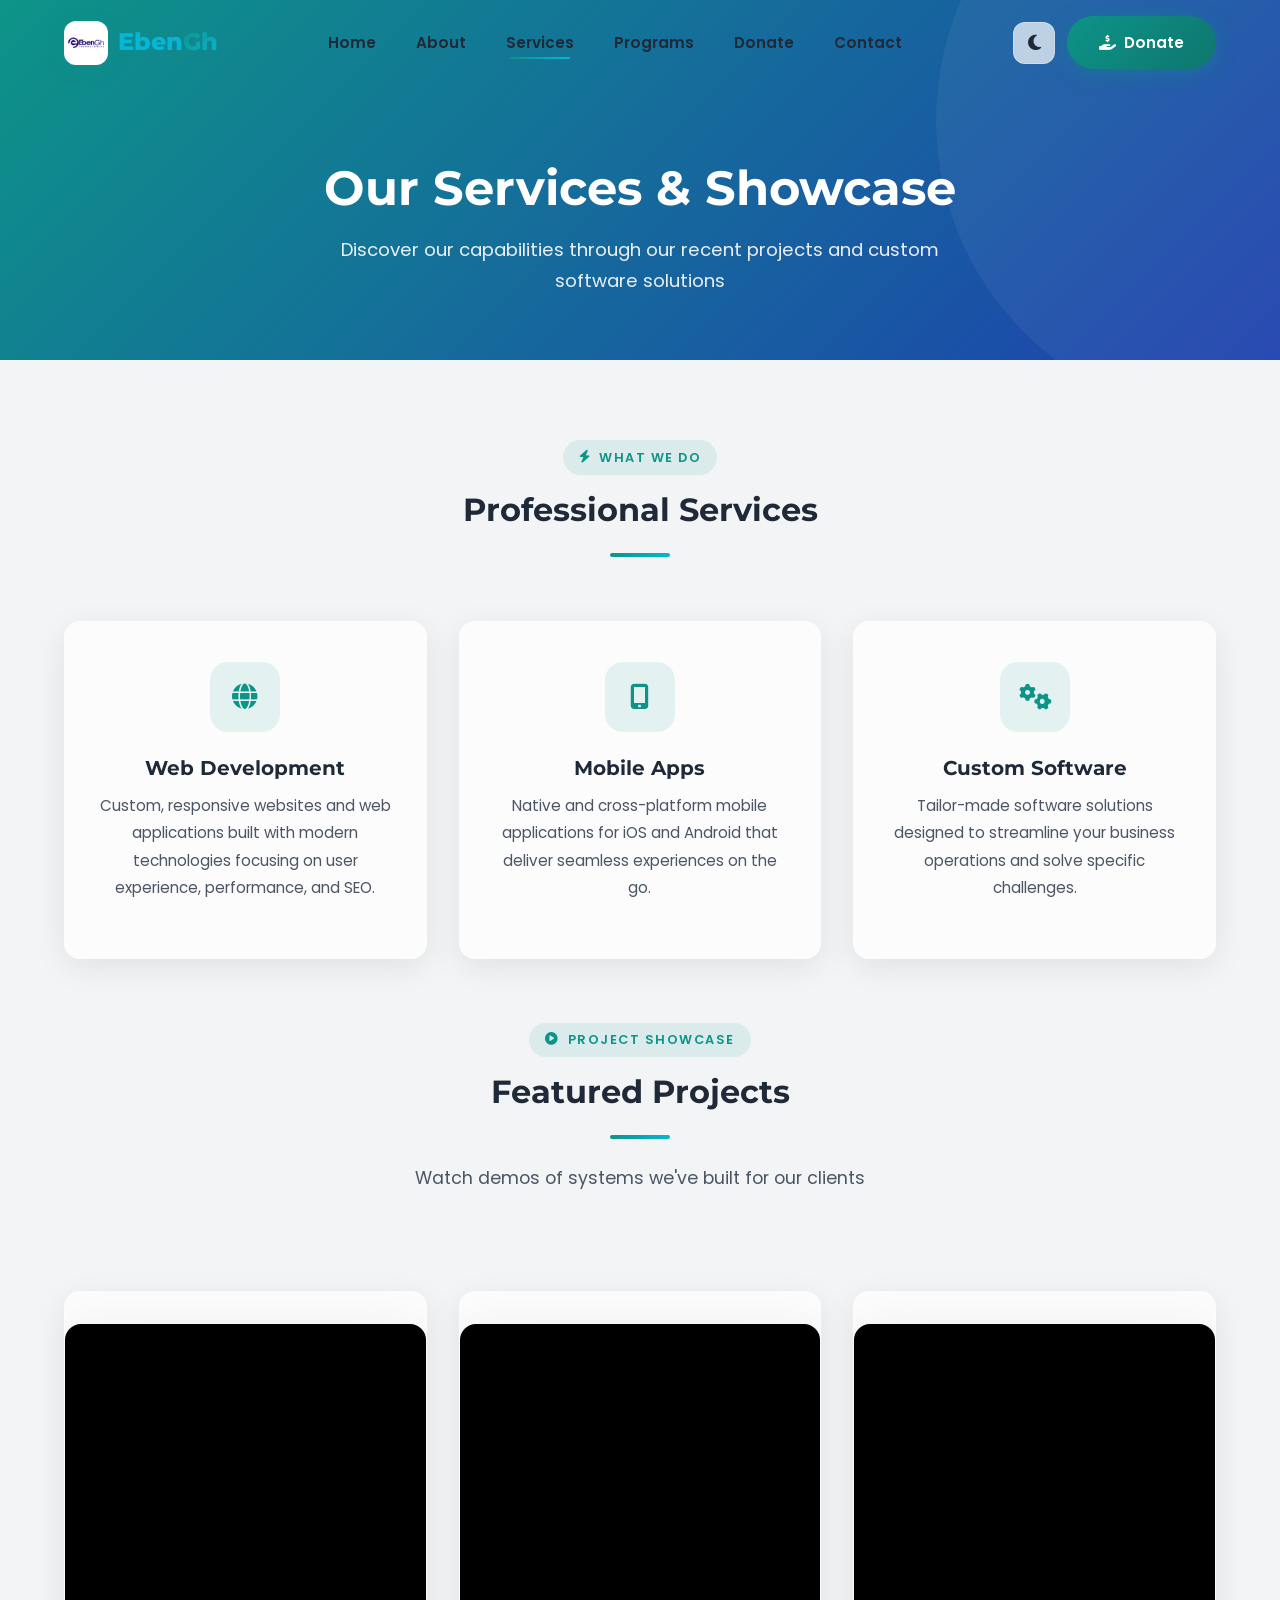
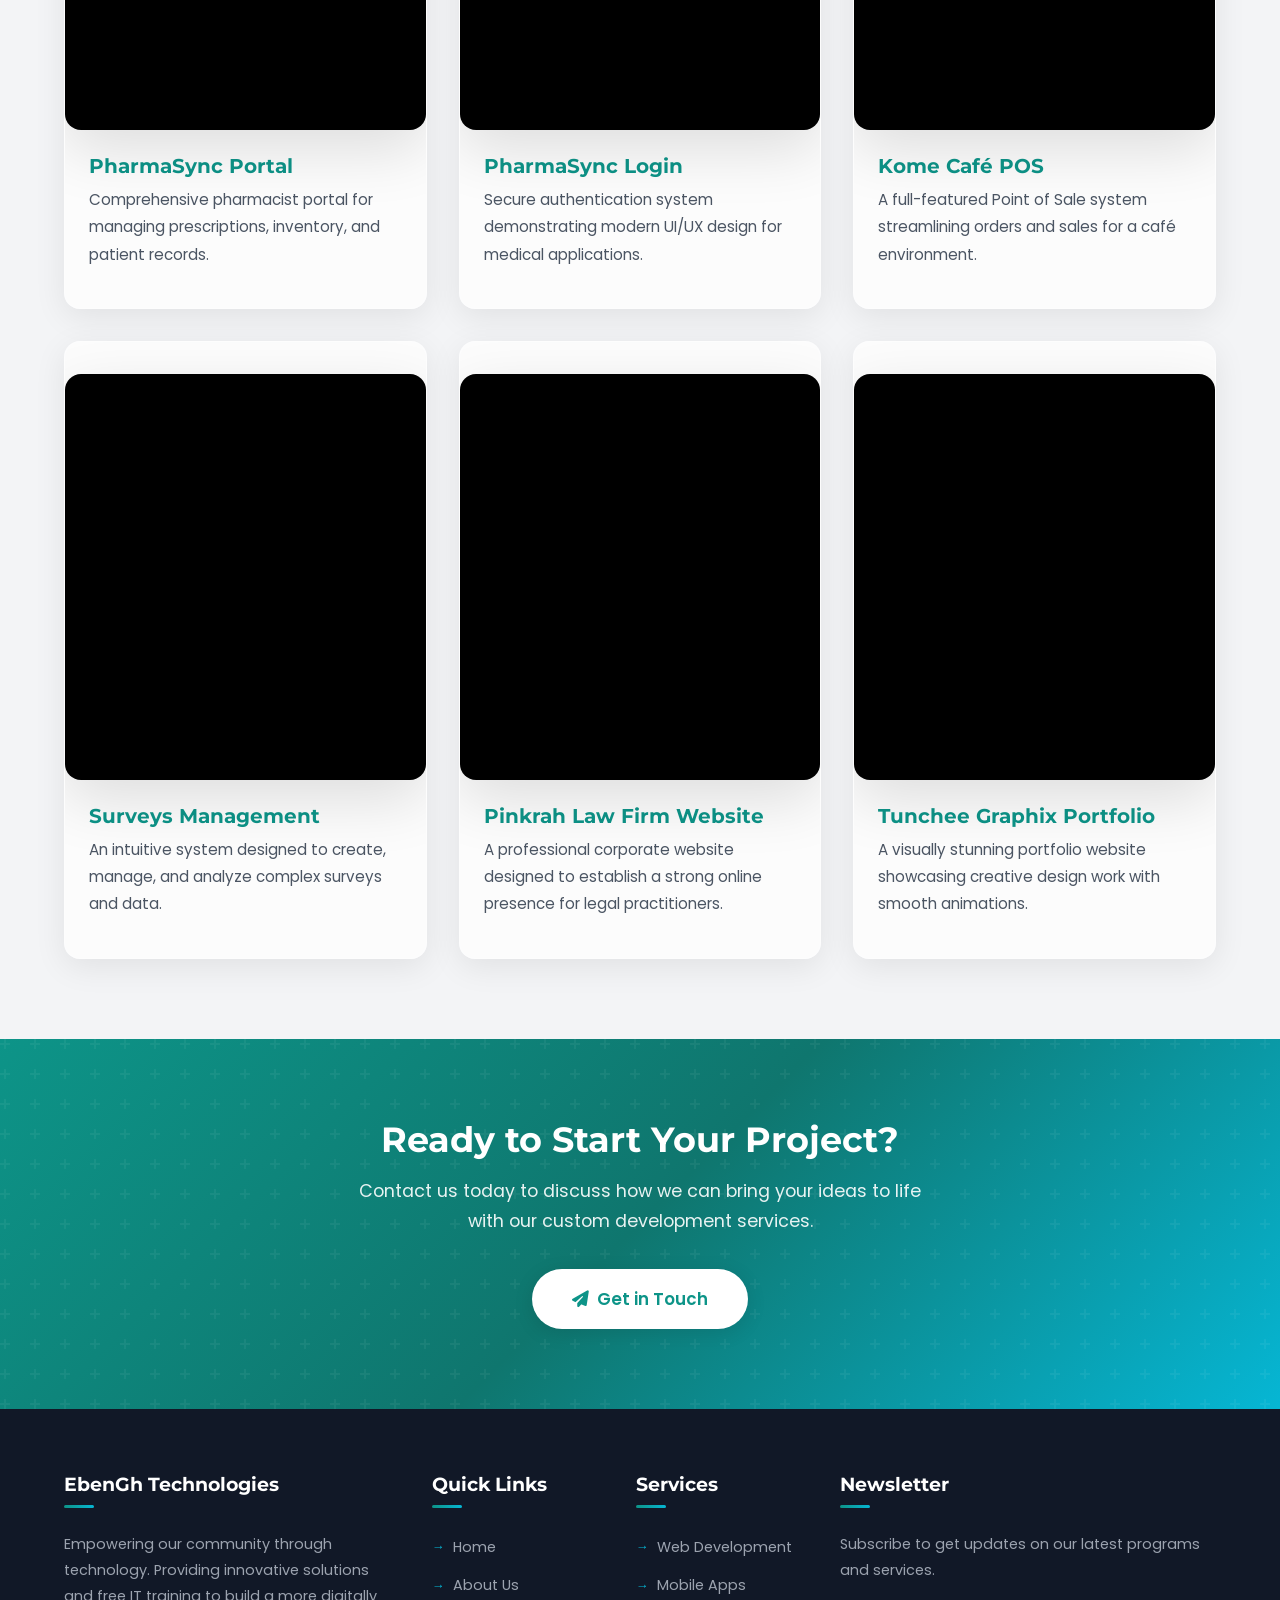
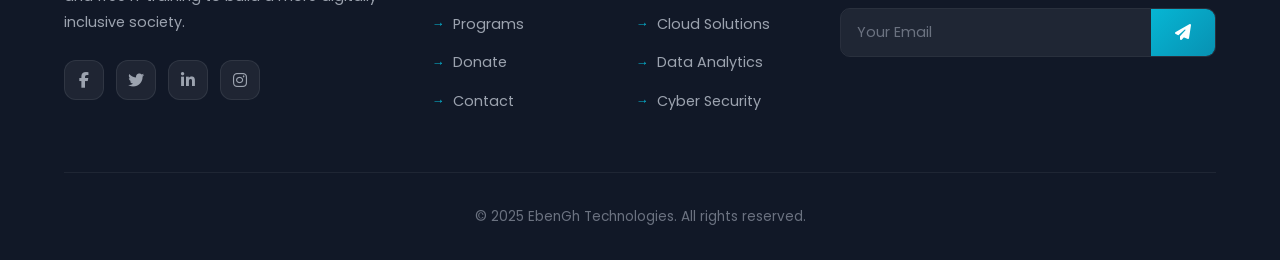
==== commit 5ef72670: "Fix hero buttons, revert Drive videos to iframes, add responsive CSS" ====
--- a/services.html
+++ b/services.html
@@ -147,12 +147,8 @@
                 <!-- PharmaSync Portal -->
                 <div class="video-card animate-on-scroll">
                     <div class="video-wrapper">
-                        <video autoplay loop muted playsinline preload="metadata" poster="Images/logo.jpeg">
-                            <source
-                                src="https://drive.google.com/uc?export=download&id=1FwYQYpXSfGVoK0iGbqYUlKFtH4WaIaVc"
-                                type="video/mp4">
-                            Your browser does not support the video tag.
-                        </video>
+                        <iframe src="https://drive.google.com/file/d/1FwYQYpXSfGVoK0iGbqYUlKFtH4WaIaVc/preview"
+                            frameborder="0" allow="autoplay; fullscreen" allowfullscreen></iframe>
                     </div>
                     <div class="video-card-content">
                         <h3>PharmaSync Portal</h3>
@@ -164,12 +160,8 @@
                 <!-- PharmaSync Login -->
                 <div class="video-card animate-on-scroll">
                     <div class="video-wrapper">
-                        <video autoplay loop muted playsinline preload="metadata" poster="Images/logo.jpeg">
-                            <source
-                                src="https://drive.google.com/uc?export=download&id=1HbdGSNqZmK6wOA_cDct3dcG2rjS5XUQE"
-                                type="video/mp4">
-                            Your browser does not support the video tag.
-                        </video>
+                        <iframe src="https://drive.google.com/file/d/1HbdGSNqZmK6wOA_cDct3dcG2rjS5XUQE/preview"
+                            frameborder="0" allow="autoplay; fullscreen" allowfullscreen></iframe>
                     </div>
                     <div class="video-card-content">
                         <h3>PharmaSync Login</h3>
@@ -180,12 +172,8 @@
                 <!-- Kome Cafe POS -->
                 <div class="video-card animate-on-scroll">
                     <div class="video-wrapper">
-                        <video autoplay loop muted playsinline preload="metadata" poster="Images/logo.jpeg">
-                            <source
-                                src="https://drive.google.com/uc?export=download&id=18tUmDXPwrnBvRqotuh52Nv1QxgKpjSbT"
-                                type="video/mp4">
-                            Your browser does not support the video tag.
-                        </video>
+                        <iframe src="https://drive.google.com/file/d/18tUmDXPwrnBvRqotuh52Nv1QxgKpjSbT/preview"
+                            frameborder="0" allow="autoplay; fullscreen" allowfullscreen></iframe>
                     </div>
                     <div class="video-card-content">
                         <h3>Kome Café POS</h3>
@@ -197,12 +185,8 @@
                 <!-- Surveys Management -->
                 <div class="video-card animate-on-scroll">
                     <div class="video-wrapper">
-                        <video autoplay loop muted playsinline preload="metadata" poster="Images/logo.jpeg">
-                            <source
-                                src="https://drive.google.com/uc?export=download&id=1k-40z0jSyrsh3vOXsQNE_Lg77_qGG5Vg"
-                                type="video/mp4">
-                            Your browser does not support the video tag.
-                        </video>
+                        <iframe src="https://drive.google.com/file/d/1k-40z0jSyrsh3vOXsQNE_Lg77_qGG5Vg/preview"
+                            frameborder="0" allow="autoplay; fullscreen" allowfullscreen></iframe>
                     </div>
                     <div class="video-card-content">
                         <h3>Surveys Management</h3>
@@ -213,12 +197,8 @@
                 <!-- Pinkrah Law Firm -->
                 <div class="video-card animate-on-scroll">
                     <div class="video-wrapper">
-                        <video autoplay loop muted playsinline preload="metadata" poster="Images/logo.jpeg">
-                            <source
-                                src="https://drive.google.com/uc?export=download&id=13jlIlmigZf8gj9IA_GGEUE0pGl-Y4MBj"
-                                type="video/mp4">
-                            Your browser does not support the video tag.
-                        </video>
+                        <iframe src="https://drive.google.com/file/d/13jlIlmigZf8gj9IA_GGEUE0pGl-Y4MBj/preview"
+                            frameborder="0" allow="autoplay; fullscreen" allowfullscreen></iframe>
                     </div>
                     <div class="video-card-content">
                         <h3>Pinkrah Law Firm Website</h3>
@@ -231,12 +211,8 @@
                 <!-- Tunchee Graphix -->
                 <div class="video-card animate-on-scroll">
                     <div class="video-wrapper">
-                        <video autoplay loop muted playsinline preload="metadata" poster="Images/logo.jpeg">
-                            <source
-                                src="https://drive.google.com/uc?export=download&id=1TZ9wTi0IBXYzGkids1tPSSpIG_D9hxRc"
-                                type="video/mp4">
-                            Your browser does not support the video tag.
-                        </video>
+                        <iframe src="https://drive.google.com/file/d/1TZ9wTi0IBXYzGkids1tPSSpIG_D9hxRc/preview"
+                            frameborder="0" allow="autoplay; fullscreen" allowfullscreen></iframe>
                     </div>
                     <div class="video-card-content">
                         <h3>Tunchee Graphix Portfolio</h3>
--- a/style.css
+++ b/style.css
@@ -420,6 +420,7 @@
 
 .hero-layer-1 {
     z-index: 3;
+    /* GSAP will toggle pointer-events via inline style when fading */
 }
 
 .hero-layer-2 {
@@ -579,6 +580,7 @@
     display: flex;
     gap: 1.6rem;
     flex-wrap: wrap;
+    padding-bottom: 2rem;
 }
 
 .btn-xl {
@@ -2386,6 +2388,41 @@
         padding: 7rem 0 3rem;
     }
 
+    .hero-grid {
+        grid-template-columns: 1fr;
+        gap: 2rem;
+        text-align: center;
+    }
+
+    .hero-image-wrapper {
+        max-width: 320px;
+        margin: 0 auto;
+    }
+
+    .hero-cta-group {
+        justify-content: center;
+    }
+
+    .layer-1-text {
+        padding-top: 40px;
+    }
+
+    .layer-2-content {
+        padding-top: 40px;
+    }
+
+    .layer-2-title {
+        font-size: clamp(2.5rem, 8vw, 4rem);
+    }
+
+    .layer-2-subtitle {
+        font-size: clamp(1rem, 3vw, 1.3rem);
+    }
+
+    .video-grid {
+        grid-template-columns: 1fr;
+    }
+
     .hero-text h1 {
         font-size: 2.2rem;
     }
@@ -2463,6 +2500,24 @@
 
     .services-grid {
         grid-template-columns: 1fr;
+    }
+
+    .hero-title {
+        font-size: clamp(2rem, 7vw, 3rem);
+    }
+
+    .hero-subtitle {
+        font-size: 1rem;
+    }
+
+    .btn-xl {
+        padding: 0.9rem 1.8rem;
+        font-size: 1rem;
+    }
+
+    .hero-cta-group {
+        flex-direction: column;
+        align-items: center;
     }
 }
 
